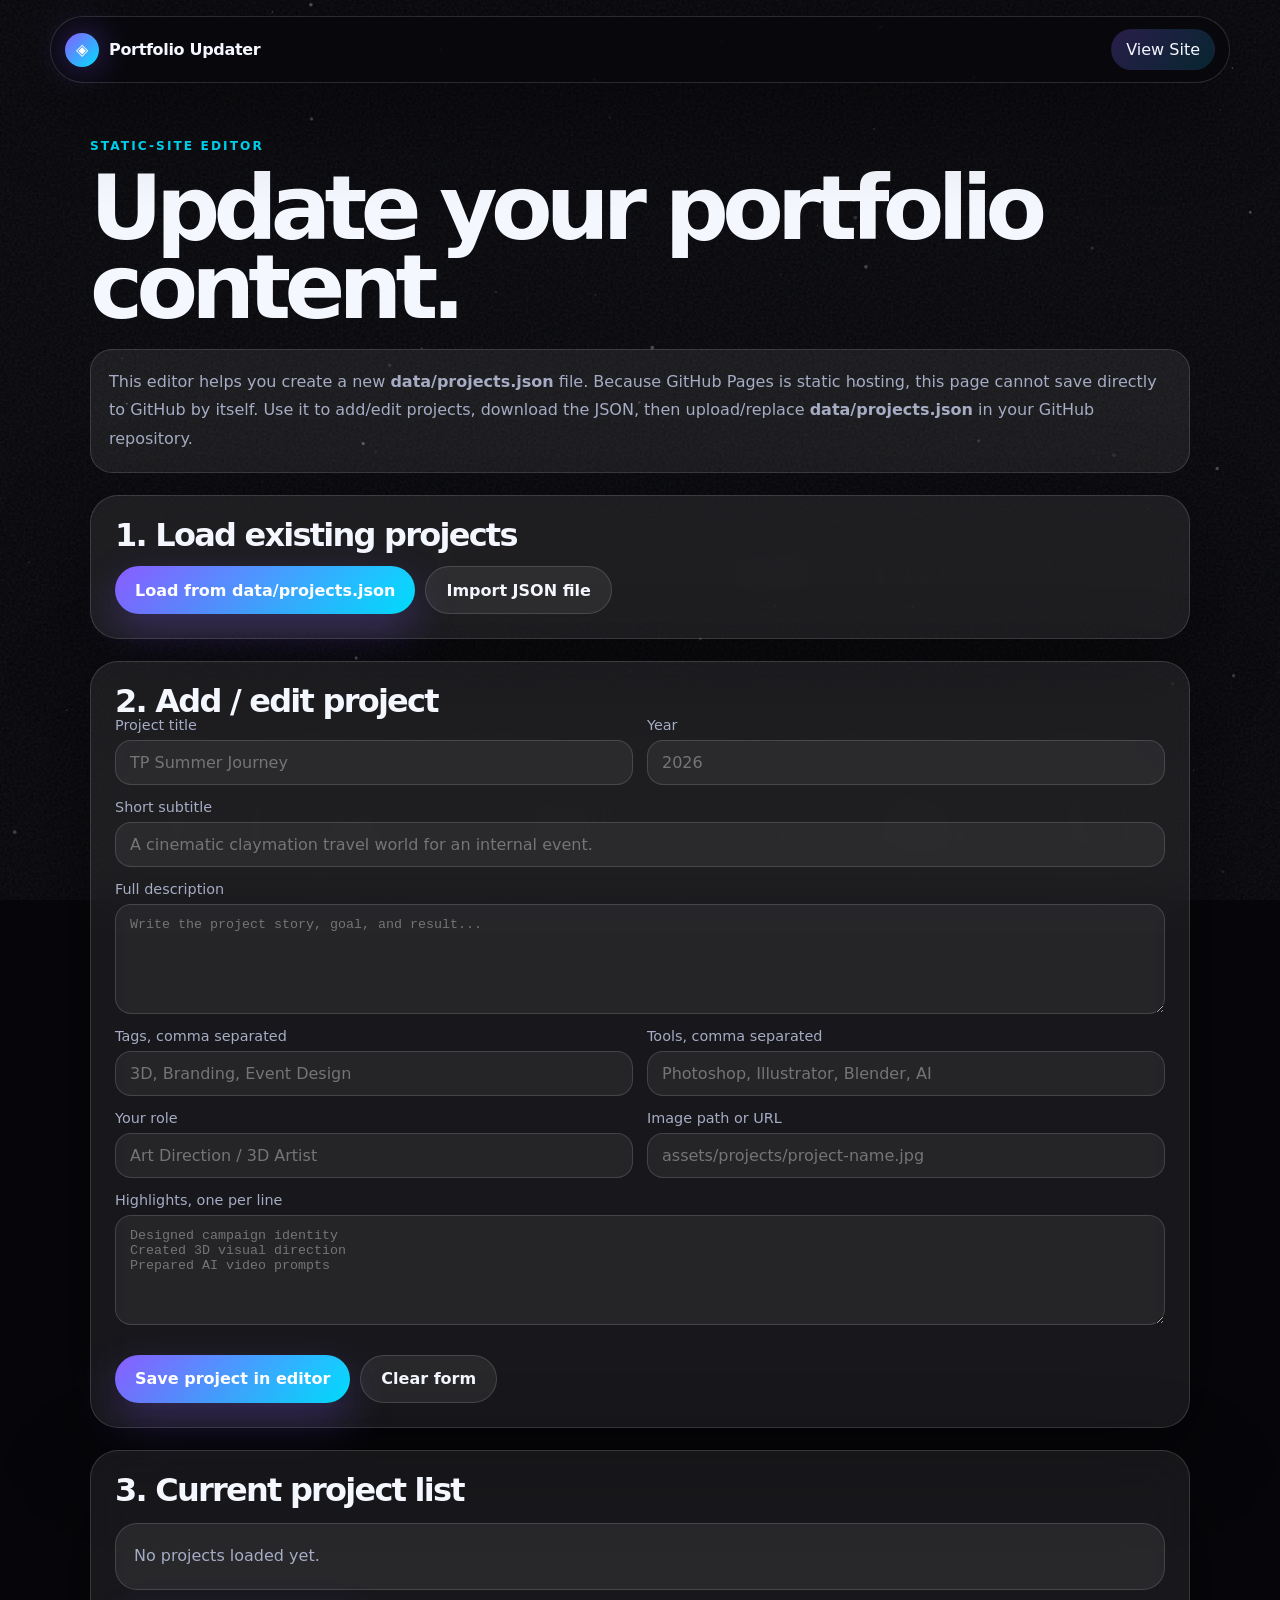
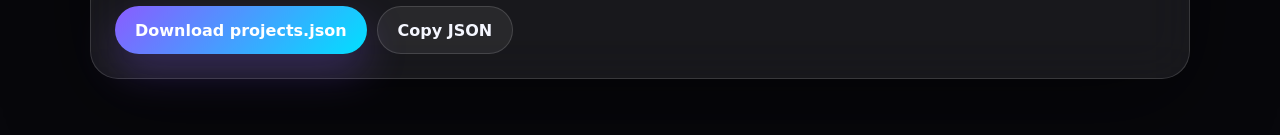
==== admin.html @ 5aa0c766 "Add files via upload" ====
<!DOCTYPE html>
<html lang="en">
<head>
  <meta charset="UTF-8" />
  <meta name="viewport" content="width=device-width, initial-scale=1.0" />
  <meta name="robots" content="noindex" />
  <title>Portfolio Updater</title>
  <link rel="icon" href="assets/brand/favicon.svg" type="image/svg+xml" />
  <link rel="stylesheet" href="css/styles.css" />
</head>
<body class="admin-page">
  <div class="noise" aria-hidden="true"></div>
  <canvas id="starfield" aria-hidden="true"></canvas>
  <header class="site-header">
    <a class="brand" href="index.html"><span class="brand-mark">◈</span><span>Portfolio Updater</span></a>
    <div class="header-actions">
      <a class="pill-link" href="index.html">View Site</a>
    </div>
  </header>

  <main class="admin-wrap">
    <p class="eyebrow">Static-site editor</p>
    <h1 style="font-size:clamp(2.6rem,7vw,5.8rem)">Update your portfolio content.</h1>
    <div class="help-box">
      This editor helps you create a new <strong>data/projects.json</strong> file. Because GitHub Pages is static hosting, this page cannot save directly to GitHub by itself. Use it to add/edit projects, download the JSON, then upload/replace <strong>data/projects.json</strong> in your GitHub repository.
    </div>

    <section class="admin-panel">
      <h2 style="font-size:2rem">1. Load existing projects</h2>
      <div class="admin-actions">
        <button class="admin-btn primary" id="loadFromSite" type="button">Load from data/projects.json</button>
        <label class="admin-btn" for="importFile">Import JSON file</label>
        <input id="importFile" type="file" accept="application/json" hidden>
      </div>
    </section>

    <section class="admin-panel">
      <h2 style="font-size:2rem">2. Add / edit project</h2>
      <form id="projectForm" class="admin-grid">
        <input type="hidden" id="projectId">
        <div class="admin-field">
          <label for="title">Project title</label>
          <input id="title" required placeholder="TP Summer Journey" />
        </div>
        <div class="admin-field">
          <label for="year">Year</label>
          <input id="yearInput" placeholder="2026" />
        </div>
        <div class="admin-field full">
          <label for="subtitle">Short subtitle</label>
          <input id="subtitle" placeholder="A cinematic claymation travel world for an internal event." />
        </div>
        <div class="admin-field full">
          <label for="description">Full description</label>
          <textarea id="description" placeholder="Write the project story, goal, and result..."></textarea>
        </div>
        <div class="admin-field">
          <label for="tags">Tags, comma separated</label>
          <input id="tags" placeholder="3D, Branding, Event Design" />
        </div>
        <div class="admin-field">
          <label for="tools">Tools, comma separated</label>
          <input id="tools" placeholder="Photoshop, Illustrator, Blender, AI" />
        </div>
        <div class="admin-field">
          <label for="role">Your role</label>
          <input id="role" placeholder="Art Direction / 3D Artist" />
        </div>
        <div class="admin-field">
          <label for="image">Image path or URL</label>
          <input id="image" placeholder="assets/projects/project-name.jpg" />
        </div>
        <div class="admin-field full">
          <label for="highlights">Highlights, one per line</label>
          <textarea id="highlights" placeholder="Designed campaign identity&#10;Created 3D visual direction&#10;Prepared AI video prompts"></textarea>
        </div>
        <div class="admin-actions full">
          <button class="admin-btn primary" type="submit">Save project in editor</button>
          <button class="admin-btn" id="clearForm" type="button">Clear form</button>
        </div>
      </form>
    </section>

    <section class="admin-panel">
      <h2 style="font-size:2rem">3. Current project list</h2>
      <div class="admin-list" id="adminList"></div>
      <div class="admin-actions">
        <button class="admin-btn primary" id="downloadJson" type="button">Download projects.json</button>
        <button class="admin-btn" id="copyJson" type="button">Copy JSON</button>
      </div>
    </section>
  </main>

  <script src="js/admin.js"></script>
</body>
</html>
---- css/styles.css ----
:root {
  color-scheme: dark;
  --bg: #07070b;
  --bg-soft: #10111a;
  --bg-card: rgba(255,255,255,.07);
  --text: #f5f7ff;
  --muted: #a5acc4;
  --line: rgba(255,255,255,.14);
  --accent: #8a5cff;
  --accent-2: #00e0ff;
  --accent-3: #ff4ecd;
  --shadow: 0 24px 90px rgba(0,0,0,.45);
  --radius: 28px;
  --max: 1180px;
  --blur: blur(24px);
  font-family: Inter, ui-sans-serif, system-ui, -apple-system, BlinkMacSystemFont, "Segoe UI", sans-serif;
}

body.light {
  color-scheme: light;
  --bg: #f7f7fb;
  --bg-soft: #ffffff;
  --bg-card: rgba(10, 10, 20, .06);
  --text: #0d0f18;
  --muted: #575e75;
  --line: rgba(8, 11, 20, .14);
  --shadow: 0 24px 90px rgba(42,48,74,.14);
}

* { box-sizing: border-box; }
html { scroll-behavior: smooth; }
body {
  margin: 0;
  background:
    radial-gradient(circle at 20% 20%, rgba(138,92,255,.22), transparent 34rem),
    radial-gradient(circle at 78% 12%, rgba(0,224,255,.15), transparent 30rem),
    radial-gradient(circle at 45% 90%, rgba(255,78,205,.13), transparent 26rem),
    var(--bg);
  color: var(--text);
  min-height: 100vh;
  overflow-x: hidden;
}

body::selection { background: var(--accent); color: #fff; }

a { color: inherit; text-decoration: none; }
button, input { font: inherit; }
code { color: var(--accent-2); }

.noise {
  position: fixed;
  inset: 0;
  pointer-events: none;
  opacity: .08;
  z-index: 1;
  background-image: url("data:image/svg+xml,%3Csvg viewBox='0 0 400 400' xmlns='http://www.w3.org/2000/svg'%3E%3Cfilter id='noiseFilter'%3E%3CfeTurbulence type='fractalNoise' baseFrequency='.85' numOctaves='3' stitchTiles='stitch'/%3E%3C/filter%3E%3Crect width='100%25' height='100%25' filter='url(%23noiseFilter)'/%3E%3C/svg%3E");
}

#starfield {
  position: fixed;
  inset: 0;
  z-index: 0;
  pointer-events: none;
  opacity: .7;
}

.site-header {
  position: sticky;
  top: 16px;
  width: min(var(--max), calc(100% - 32px));
  margin: 16px auto 0;
  z-index: 50;
  display: flex;
  align-items: center;
  justify-content: space-between;
  gap: 16px;
  padding: 12px 14px;
  border: 1px solid var(--line);
  background: rgba(7,7,11,.65);
  backdrop-filter: var(--blur);
  border-radius: 999px;
  box-shadow: var(--shadow);
}
body.light .site-header { background: rgba(255,255,255,.66); }

.brand, .main-nav, .header-actions, .hero-actions, .toolbar, .contact-actions, .stats {
  display: flex;
  align-items: center;
}
.brand { gap: 10px; font-weight: 800; letter-spacing: -.02em; }
.brand-mark {
  width: 34px; height: 34px;
  display: grid; place-items: center;
  border-radius: 50%;
  background: linear-gradient(135deg, var(--accent), var(--accent-2));
  color: #fff;
  box-shadow: 0 0 34px rgba(138,92,255,.45);
}
.main-nav { gap: 6px; }
.main-nav a, .pill-link, .icon-btn {
  border: 1px solid transparent;
  background: transparent;
  color: var(--muted);
  border-radius: 999px;
  padding: 10px 14px;
  transition: .24s ease;
}
.main-nav a:hover, .pill-link:hover, .icon-btn:hover {
  border-color: var(--line);
  background: var(--bg-card);
  color: var(--text);
}
.header-actions { gap: 6px; }
.icon-btn { cursor: pointer; width: 42px; height: 42px; padding: 0; }
.pill-link { background: linear-gradient(135deg, rgba(138,92,255,.26), rgba(0,224,255,.14)); color: var(--text); }

.section-pad {
  position: relative;
  z-index: 2;
  width: min(var(--max), calc(100% - 36px));
  margin: 0 auto;
  padding: 92px 0;
}

.hero { min-height: calc(100vh - 100px); display: flex; align-items: center; }
.hero-grid {
  width: 100%;
  display: grid;
  grid-template-columns: 1.03fr .97fr;
  align-items: center;
  gap: 56px;
}
.eyebrow {
  margin: 0 0 16px;
  color: var(--accent-2);
  text-transform: uppercase;
  font-weight: 800;
  letter-spacing: .17em;
  font-size: .76rem;
}
h1, h2, h3, p { margin-top: 0; }
h1 {
  margin-bottom: 22px;
  font-size: clamp(3.4rem, 8vw, 7.9rem);
  line-height: .88;
  letter-spacing: -.075em;
}
h2 { font-size: clamp(2.1rem, 5vw, 4.5rem); line-height: .95; letter-spacing: -.055em; margin-bottom: 0; }
h3 { font-size: 1.15rem; letter-spacing: -.025em; }
.gradient-text {
  background: linear-gradient(90deg, var(--text), var(--accent-2), var(--accent-3));
  -webkit-background-clip: text;
  background-clip: text;
  color: transparent;
}
.hero-text {
  color: var(--muted);
  max-width: 680px;
  font-size: clamp(1.05rem, 2vw, 1.35rem);
  line-height: 1.65;
}
.hero-actions { gap: 12px; margin: 28px 0 28px; flex-wrap: wrap; }
.primary-btn, .secondary-btn, .filter-btn, .admin-btn {
  display: inline-flex;
  align-items: center;
  justify-content: center;
  border-radius: 999px;
  min-height: 48px;
  padding: 0 20px;
  border: 1px solid var(--line);
  font-weight: 800;
  cursor: pointer;
  transition: transform .24s ease, border-color .24s ease, background .24s ease;
}
.primary-btn, .admin-btn.primary {
  border: 0;
  background: linear-gradient(135deg, var(--accent), var(--accent-2));
  color: #fff;
  box-shadow: 0 18px 42px rgba(138,92,255,.28);
}
.secondary-btn, .filter-btn, .admin-btn { background: var(--bg-card); color: var(--text); }
.primary-btn:hover, .secondary-btn:hover, .filter-btn:hover, .admin-btn:hover { transform: translateY(-2px); border-color: rgba(255,255,255,.38); }
.stats { gap: 12px; flex-wrap: wrap; }
.stat {
  min-width: 126px;
  border: 1px solid var(--line);
  border-radius: 18px;
  padding: 14px 16px;
  background: var(--bg-card);
  backdrop-filter: var(--blur);
}
.stat strong { display: block; font-size: 1.35rem; }
.stat span { color: var(--muted); font-size: .86rem; }

.hero-visual {
  position: relative;
  min-height: 640px;
  border-radius: var(--radius);
  border: 1px solid var(--line);
  background:
    linear-gradient(135deg, rgba(255,255,255,.08), transparent),
    radial-gradient(circle at 50% 50%, rgba(138,92,255,.15), transparent 25rem);
  overflow: hidden;
  box-shadow: var(--shadow);
  backdrop-filter: var(--blur);
}
.hero-visual::before {
  content: "";
  position: absolute;
  inset: 10%;
  border: 1px solid rgba(255,255,255,.08);
  border-radius: 50%;
  animation: slowSpin 24s linear infinite;
}
.orb {
  position: absolute;
  border-radius: 50%;
  filter: blur(.2px);
}
.orb-main {
  width: 300px; height: 300px;
  top: 145px; left: 50%; transform: translateX(-50%);
  background: radial-gradient(circle at 35% 30%, #fff, var(--accent-2) 17%, var(--accent) 43%, #1a1240 73%);
  box-shadow: inset -28px -38px 80px rgba(0,0,0,.48), 0 0 110px rgba(138,92,255,.45);
  animation: float 5s ease-in-out infinite;
}
.orb-second {
  width: 112px; height: 112px;
  right: 12%; top: 110px;
  background: radial-gradient(circle at 30% 25%, #fff, #ff4ecd 22%, #351044 72%);
  box-shadow: 0 0 70px rgba(255,78,205,.38);
  animation: float 7s ease-in-out infinite reverse;
}
.orbit {
  position: absolute;
  inset: 160px 15% auto;
  height: 330px;
  border: 1px solid rgba(255,255,255,.14);
  border-radius: 50%;
  transform: rotate(var(--r));
}
.orbit span {
  position: absolute;
  top: 18px; left: 50%;
  transform: translateX(-50%) rotate(calc(var(--r) * -1));
  width: 46px; height: 46px;
  display: grid; place-items: center;
  border-radius: 50%;
  border: 1px solid var(--line);
  background: rgba(7,7,11,.72);
  font-weight: 900;
}
.orbit-one { --r: 8deg; animation: slowSpin 17s linear infinite; }
.orbit-two { --r: 68deg; animation: slowSpin 22s linear infinite reverse; }
.orbit-three { --r: -44deg; animation: slowSpin 27s linear infinite; }
.glass-card {
  border: 1px solid var(--line);
  background: rgba(255,255,255,.09);
  backdrop-filter: var(--blur);
  box-shadow: var(--shadow);
}
.floating-card {
  position: absolute;
  width: min(260px, 72%);
  border-radius: 24px;
  padding: 18px;
}
.floating-card small { color: var(--muted); display: block; margin-bottom: 6px; }
.floating-card strong { display: block; line-height: 1.25; }
.card-one { left: 28px; bottom: 34px; animation: float 6s ease-in-out infinite; }
.card-two { right: 28px; bottom: 126px; animation: float 7s ease-in-out infinite reverse; }

.marquee-strip {
  position: relative;
  z-index: 2;
  border-block: 1px solid var(--line);
  overflow: hidden;
  padding: 16px 0;
  background: rgba(255,255,255,.04);
  backdrop-filter: var(--blur);
}
.marquee-track { display: flex; width: max-content; gap: 34px; animation: marquee 26s linear infinite; }
.marquee-track span { font-size: clamp(1.1rem, 3vw, 2.4rem); font-weight: 900; letter-spacing: -.04em; color: transparent; -webkit-text-stroke: 1px rgba(255,255,255,.36); }
body.light .marquee-track span { -webkit-text-stroke: 1px rgba(13,15,24,.34); }

.section-head {
  display: grid;
  grid-template-columns: 1fr minmax(260px, 440px);
  gap: 32px;
  align-items: end;
  margin-bottom: 32px;
}
.section-head > p { color: var(--muted); line-height: 1.7; margin-bottom: 0; }
.toolbar { justify-content: space-between; gap: 16px; margin-bottom: 28px; flex-wrap: wrap; }
.filters { display: flex; gap: 10px; flex-wrap: wrap; }
.filter-btn.active { background: linear-gradient(135deg, rgba(138,92,255,.36), rgba(0,224,255,.20)); color: var(--text); border-color: rgba(255,255,255,.3); }
.search-box {
  width: min(100%, 340px);
  display: flex;
  align-items: center;
  gap: 10px;
  border: 1px solid var(--line);
  border-radius: 999px;
  padding: 0 14px;
  min-height: 48px;
  background: var(--bg-card);
}
.search-box input { width: 100%; border: 0; outline: 0; color: var(--text); background: transparent; }
.search-box input::placeholder { color: var(--muted); }
.project-grid {
  display: grid;
  grid-template-columns: repeat(3, 1fr);
  gap: 18px;
}
.project-card {
  position: relative;
  overflow: hidden;
  min-height: 430px;
  border-radius: 28px;
  border: 1px solid var(--line);
  background: var(--bg-soft);
  cursor: pointer;
  box-shadow: 0 14px 55px rgba(0,0,0,.18);
  transition: transform .28s ease, border-color .28s ease;
}
.project-card:hover { transform: translateY(-7px); border-color: rgba(255,255,255,.36); }
.project-media {
  position: absolute;
  inset: 0;
  background-size: cover;
  background-position: center;
  transition: transform .7s ease;
}
.project-card:hover .project-media { transform: scale(1.06); }
.project-media::after {
  content: "";
  position: absolute;
  inset: 0;
  background: linear-gradient(180deg, transparent 12%, rgba(0,0,0,.30) 45%, rgba(0,0,0,.88));
}
.project-content {
  position: absolute;
  inset: auto 0 0;
  padding: 24px;
  z-index: 2;
}
.project-tags { display: flex; flex-wrap: wrap; gap: 8px; margin-bottom: 12px; }
.tag {
  display: inline-flex;
  align-items: center;
  min-height: 28px;
  padding: 0 10px;
  border-radius: 999px;
  background: rgba(255,255,255,.12);
  border: 1px solid rgba(255,255,255,.12);
  color: rgba(255,255,255,.9);
  font-size: .78rem;
  font-weight: 750;
}
.project-content p { color: rgba(255,255,255,.72); line-height: 1.55; margin-bottom: 0; }

.service-grid { display: grid; grid-template-columns: repeat(4, 1fr); gap: 16px; }
.service-card, .about-card, .contact-card, .admin-panel {
  border: 1px solid var(--line);
  border-radius: var(--radius);
  background: var(--bg-card);
  backdrop-filter: var(--blur);
  box-shadow: var(--shadow);
}
.service-card { padding: 24px; min-height: 250px; }
.service-icon { font-size: 2rem; margin-bottom: 32px; }
.service-card p { color: var(--muted); line-height: 1.7; }
.about-card {
  display: grid;
  grid-template-columns: .85fr 1.15fr;
  gap: 36px;
  padding: clamp(26px, 5vw, 54px);
}
.about-card p { color: var(--muted); line-height: 1.85; font-size: 1.05rem; }
.skill-cloud { list-style: none; padding: 0; margin: 24px 0 0; display: flex; flex-wrap: wrap; gap: 10px; }
.skill-cloud li { padding: 10px 13px; border-radius: 999px; background: var(--bg-card); border: 1px solid var(--line); color: var(--text); }
.contact-card { text-align: center; padding: clamp(32px, 7vw, 76px); }
.contact-card h2 { max-width: 760px; margin-inline: auto; }
.contact-card p { max-width: 680px; margin: 20px auto 28px; color: var(--muted); line-height: 1.8; }
.contact-actions { justify-content: center; gap: 12px; flex-wrap: wrap; }
.footer {
  position: relative;
  z-index: 2;
  width: min(var(--max), calc(100% - 36px));
  margin: 0 auto;
  padding: 24px 0 44px;
  display: flex;
  justify-content: space-between;
  gap: 20px;
  color: var(--muted);
}

.project-modal {
  width: min(980px, calc(100% - 28px));
  border: 1px solid var(--line);
  border-radius: 30px;
  padding: 0;
  background: var(--bg-soft);
  color: var(--text);
  box-shadow: var(--shadow);
  overflow: hidden;
}
.project-modal::backdrop { background: rgba(0,0,0,.72); backdrop-filter: blur(8px); }
.modal-close {
  position: absolute;
  top: 14px; right: 14px;
  z-index: 5;
  width: 44px; height: 44px;
  border: 1px solid var(--line);
  border-radius: 50%;
  background: rgba(0,0,0,.44);
  color: #fff;
  font-size: 1.6rem;
  cursor: pointer;
}
.modal-hero { min-height: 440px; background-size: cover; background-position: center; position: relative; }
.modal-hero::after { content: ""; position: absolute; inset: 0; background: linear-gradient(180deg, transparent, rgba(0,0,0,.88)); }
.modal-copy { position: relative; z-index: 2; padding: 250px 34px 30px; }
.modal-copy h2 { font-size: clamp(2.2rem, 6vw, 4.7rem); }
.modal-details { padding: 30px 34px 36px; display: grid; grid-template-columns: 1fr .55fr; gap: 28px; }
.modal-details p, .modal-details li { color: var(--muted); line-height: 1.8; }
.modal-meta { border: 1px solid var(--line); border-radius: 22px; padding: 20px; background: var(--bg-card); height: max-content; }
.modal-meta strong { display: block; margin-top: 12px; }
.modal-meta span { color: var(--muted); }

.reveal { opacity: 0; transform: translateY(22px); transition: .8s ease; }
.reveal.visible { opacity: 1; transform: translateY(0); }

.admin-page { background: var(--bg); }
.admin-wrap { position: relative; z-index: 2; width: min(1100px, calc(100% - 36px)); margin: 0 auto; padding: 56px 0; }
.admin-panel { padding: 24px; margin-top: 22px; }
.admin-grid { display: grid; grid-template-columns: repeat(2, 1fr); gap: 14px; }
.admin-field { display: grid; gap: 7px; }
.admin-field.full { grid-column: 1 / -1; }
.admin-field label { color: var(--muted); font-size: .9rem; }
.admin-field input, .admin-field textarea, .admin-field select {
  border: 1px solid var(--line);
  background: rgba(255,255,255,.06);
  color: var(--text);
  border-radius: 16px;
  padding: 12px 14px;
  outline: none;
}
.admin-field textarea { min-height: 110px; resize: vertical; }
.admin-actions { display: flex; gap: 10px; flex-wrap: wrap; margin-top: 16px; }
.admin-list { display: grid; gap: 10px; margin-top: 18px; }
.admin-item { display: flex; justify-content: space-between; gap: 12px; align-items: center; border: 1px solid var(--line); border-radius: 18px; padding: 12px; background: rgba(255,255,255,.05); }
.admin-item small { color: var(--muted); display: block; margin-top: 4px; }
.admin-btn.danger { color: #ff9aa8; }
.help-box { border: 1px solid var(--line); border-radius: 22px; padding: 18px; background: var(--bg-card); color: var(--muted); line-height: 1.8; }

@keyframes float { 0%,100%{ transform: translateY(0); } 50%{ transform: translateY(-18px); } }
@keyframes slowSpin { to { transform: rotate(360deg); } }
@keyframes marquee { to { transform: translateX(-50%); } }

@media (max-width: 980px) {
  .main-nav { display: none; }
  .hero-grid, .section-head, .about-card, .modal-details { grid-template-columns: 1fr; }
  .hero { min-height: auto; }
  .hero-visual { min-height: 520px; }
  .project-grid, .service-grid { grid-template-columns: repeat(2, 1fr); }
}
@media (max-width: 640px) {
  .site-header { top: 8px; width: calc(100% - 18px); margin-top: 8px; }
  .brand { font-size: .9rem; }
  .pill-link { display: none; }
  .section-pad { width: min(100% - 24px, var(--max)); padding: 64px 0; }
  h1 { font-size: clamp(3.1rem, 18vw, 5.1rem); }
  .hero-grid { gap: 28px; }
  .hero-visual { min-height: 430px; }
  .orb-main { width: 230px; height: 230px; top: 110px; }
  .orbit { inset: 125px 8% auto; height: 255px; }
  .project-grid, .service-grid, .admin-grid { grid-template-columns: 1fr; }
  .project-card { min-height: 390px; }
  .footer { flex-direction: column; }
}
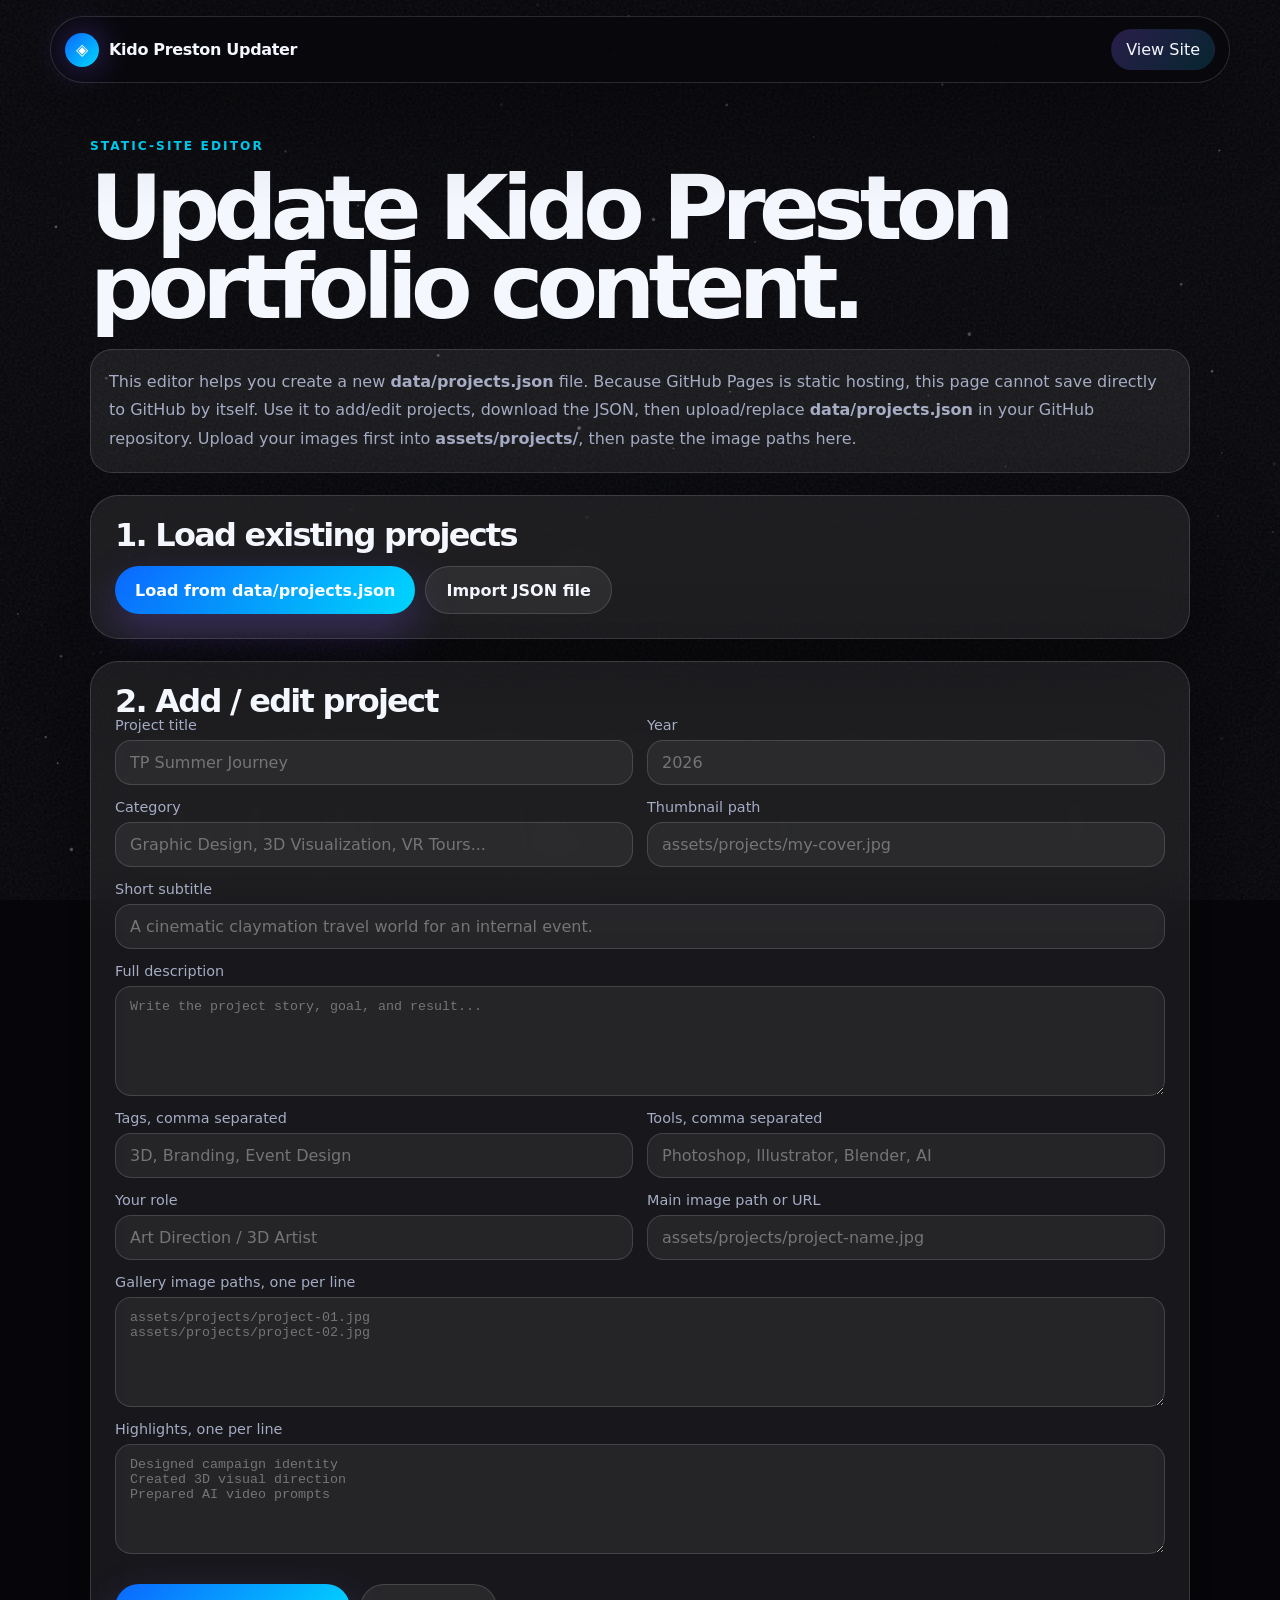
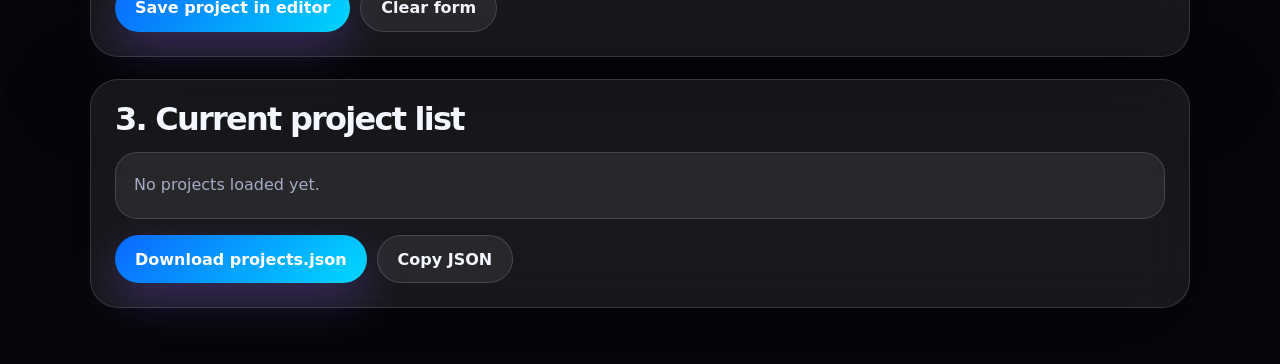
==== commit 52be29ba: "Add files via upload" ====
--- a/admin.html
+++ b/admin.html
@@ -4,7 +4,7 @@
   <meta charset="UTF-8" />
   <meta name="viewport" content="width=device-width, initial-scale=1.0" />
   <meta name="robots" content="noindex" />
-  <title>Portfolio Updater</title>
+  <title>Kido Preston Portfolio Updater</title>
   <link rel="icon" href="assets/brand/favicon.svg" type="image/svg+xml" />
   <link rel="stylesheet" href="css/styles.css" />
 </head>
@@ -12,7 +12,7 @@
   <div class="noise" aria-hidden="true"></div>
   <canvas id="starfield" aria-hidden="true"></canvas>
   <header class="site-header">
-    <a class="brand" href="index.html"><span class="brand-mark">◈</span><span>Portfolio Updater</span></a>
+    <a class="brand" href="index.html"><span class="brand-mark">◈</span><span>Kido Preston Updater</span></a>
     <div class="header-actions">
       <a class="pill-link" href="index.html">View Site</a>
     </div>
@@ -20,9 +20,9 @@
 
   <main class="admin-wrap">
     <p class="eyebrow">Static-site editor</p>
-    <h1 style="font-size:clamp(2.6rem,7vw,5.8rem)">Update your portfolio content.</h1>
+    <h1 style="font-size:clamp(2.6rem,7vw,5.8rem)">Update Kido Preston portfolio content.</h1>
     <div class="help-box">
-      This editor helps you create a new <strong>data/projects.json</strong> file. Because GitHub Pages is static hosting, this page cannot save directly to GitHub by itself. Use it to add/edit projects, download the JSON, then upload/replace <strong>data/projects.json</strong> in your GitHub repository.
+      This editor helps you create a new <strong>data/projects.json</strong> file. Because GitHub Pages is static hosting, this page cannot save directly to GitHub by itself. Use it to add/edit projects, download the JSON, then upload/replace <strong>data/projects.json</strong> in your GitHub repository. Upload your images first into <strong>assets/projects/</strong>, then paste the image paths here.
     </div>
 
     <section class="admin-panel">
@@ -46,6 +46,14 @@
           <label for="year">Year</label>
           <input id="yearInput" placeholder="2026" />
         </div>
+        <div class="admin-field">
+          <label for="category">Category</label>
+          <input id="category" placeholder="Graphic Design, 3D Visualization, VR Tours..." />
+        </div>
+        <div class="admin-field">
+          <label for="thumbnail">Thumbnail path</label>
+          <input id="thumbnail" placeholder="assets/projects/my-cover.jpg" />
+        </div>
         <div class="admin-field full">
           <label for="subtitle">Short subtitle</label>
           <input id="subtitle" placeholder="A cinematic claymation travel world for an internal event." />
@@ -67,8 +75,12 @@
           <input id="role" placeholder="Art Direction / 3D Artist" />
         </div>
         <div class="admin-field">
-          <label for="image">Image path or URL</label>
+          <label for="image">Main image path or URL</label>
           <input id="image" placeholder="assets/projects/project-name.jpg" />
+        </div>
+        <div class="admin-field full">
+          <label for="gallery">Gallery image paths, one per line</label>
+          <textarea id="gallery" placeholder="assets/projects/project-01.jpg&#10;assets/projects/project-02.jpg"></textarea>
         </div>
         <div class="admin-field full">
           <label for="highlights">Highlights, one per line</label>
--- a/css/styles.css
+++ b/css/styles.css
@@ -479,3 +479,188 @@
   .project-card { min-height: 390px; }
   .footer { flex-direction: column; }
 }
+
+/* Kido Preston custom creative direction */
+:root {
+  --accent: #0b67ff;
+  --accent-2: #00d9ff;
+  --accent-3: #7aa7ff;
+}
+body {
+  background:
+    radial-gradient(circle at 18% 20%, rgba(0, 112, 255, .23), transparent 34rem),
+    radial-gradient(circle at 80% 10%, rgba(0, 217, 255, .16), transparent 30rem),
+    radial-gradient(circle at 54% 92%, rgba(12, 67, 255, .16), transparent 28rem),
+    linear-gradient(180deg, #04060c, var(--bg));
+}
+.gradient-text {
+  background: linear-gradient(90deg, #f8fbff, var(--accent-2), #6aa8ff, #ffffff);
+  -webkit-background-clip: text;
+  background-clip: text;
+}
+.lang-btn {
+  font-size: .82rem;
+  font-weight: 900;
+  letter-spacing: .02em;
+}
+.hero-visual {
+  perspective: 1200px;
+  isolation: isolate;
+  background:
+    radial-gradient(circle at 50% 45%, rgba(0, 217, 255, .18), transparent 20rem),
+    radial-gradient(circle at 65% 62%, rgba(11, 103, 255, .22), transparent 22rem),
+    linear-gradient(135deg, rgba(255,255,255,.08), rgba(255,255,255,.02));
+}
+.hero-visual::before {
+  inset: 8%;
+  border-radius: 42%;
+  border: 1px solid rgba(0,217,255,.18);
+  box-shadow: 0 0 70px rgba(0,217,255,.10);
+}
+.gallery-scene {
+  position: absolute;
+  inset: 9% 8% 12%;
+  transform-style: preserve-3d;
+  animation: galleryTurn 20s linear infinite;
+}
+.gallery-scene:hover { animation-play-state: paused; }
+.hero-gallery-card {
+  position: absolute;
+  left: 50%;
+  top: 50%;
+  width: min(260px, 46%);
+  aspect-ratio: 1 / 1;
+  transform-style: preserve-3d;
+  transform: translate(-50%, -50%);
+  border: 1px solid rgba(255,255,255,.22);
+  border-radius: 24px;
+  background-size: cover;
+  background-position: center;
+  box-shadow: 0 28px 80px rgba(0,0,0,.52), 0 0 42px rgba(0,217,255,.12);
+  overflow: hidden;
+}
+.hero-gallery-card::after {
+  content: "";
+  position: absolute;
+  inset: 0;
+  background: linear-gradient(180deg, transparent 35%, rgba(0,0,0,.78));
+}
+.hero-gallery-card span {
+  position: absolute;
+  z-index: 2;
+  left: 14px;
+  right: 14px;
+  bottom: 14px;
+  display: inline-flex;
+  width: max-content;
+  max-width: calc(100% - 28px);
+  padding: 8px 11px;
+  border-radius: 999px;
+  background: rgba(1,9,18,.72);
+  border: 1px solid rgba(255,255,255,.22);
+  color: #fff;
+  font-size: .72rem;
+  font-weight: 900;
+  backdrop-filter: blur(10px);
+}
+.hero-gallery-card-1 { transform: translate(-50%, -50%) rotateY(0deg) translateZ(250px); }
+.hero-gallery-card-2 { transform: translate(-50%, -50%) rotateY(60deg) translateZ(250px); }
+.hero-gallery-card-3 { transform: translate(-50%, -50%) rotateY(120deg) translateZ(250px); }
+.hero-gallery-card-4 { transform: translate(-50%, -50%) rotateY(180deg) translateZ(250px); }
+.hero-gallery-card-5 { transform: translate(-50%, -50%) rotateY(240deg) translateZ(250px); }
+.hero-gallery-card-6 { transform: translate(-50%, -50%) rotateY(300deg) translateZ(250px); }
+.gallery-core {
+  position: absolute;
+  left: 50%;
+  top: 45%;
+  transform: translate(-50%, -50%);
+  width: 176px;
+  height: 176px;
+  border-radius: 38px;
+  display: grid;
+  grid-template-columns: repeat(2, 1fr);
+  place-items: center;
+  gap: 8px;
+  padding: 18px;
+  background: rgba(5, 10, 24, .58);
+  border: 1px solid rgba(0,217,255,.22);
+  box-shadow: inset 0 0 30px rgba(0,217,255,.10), 0 0 90px rgba(0,119,255,.22);
+  backdrop-filter: blur(18px);
+}
+.gallery-core span {
+  display: grid;
+  place-items: center;
+  width: 58px;
+  height: 58px;
+  border-radius: 18px;
+  border: 1px solid rgba(255,255,255,.14);
+  background: rgba(255,255,255,.08);
+  color: #fff;
+  font-weight: 950;
+}
+.category-tag {
+  background: rgba(0, 217, 255, .18);
+  border-color: rgba(0, 217, 255, .26);
+}
+.project-gallery-block {
+  padding: 0 34px 38px;
+}
+.project-gallery-block h3 { margin-bottom: 18px; }
+.project-gallery {
+  display: grid;
+  grid-template-columns: repeat(2, minmax(0, 1fr));
+  gap: 16px;
+}
+.project-gallery img {
+  width: 100%;
+  display: block;
+  border-radius: 20px;
+  border: 1px solid var(--line);
+  background: #000;
+}
+.rtl {
+  text-align: right;
+}
+.rtl .hero-actions,
+.rtl .toolbar,
+.rtl .contact-actions,
+.rtl .stats,
+.rtl .brand,
+.rtl .header-actions {
+  direction: rtl;
+}
+.rtl .project-tags,
+.rtl .skill-cloud,
+.rtl .filters { direction: rtl; }
+.rtl .search-box { direction: rtl; }
+.rtl .modal-meta strong,
+.rtl .modal-meta span { text-align: right; }
+
+@keyframes galleryTurn {
+  from { transform: rotateX(-7deg) rotateY(0deg); }
+  to { transform: rotateX(-7deg) rotateY(360deg); }
+}
+
+@media (max-width: 980px) {
+  .hero-gallery-card { width: min(230px, 52%); }
+  .hero-gallery-card-1 { transform: translate(-50%, -50%) rotateY(0deg) translateZ(190px); }
+  .hero-gallery-card-2 { transform: translate(-50%, -50%) rotateY(60deg) translateZ(190px); }
+  .hero-gallery-card-3 { transform: translate(-50%, -50%) rotateY(120deg) translateZ(190px); }
+  .hero-gallery-card-4 { transform: translate(-50%, -50%) rotateY(180deg) translateZ(190px); }
+  .hero-gallery-card-5 { transform: translate(-50%, -50%) rotateY(240deg) translateZ(190px); }
+  .hero-gallery-card-6 { transform: translate(-50%, -50%) rotateY(300deg) translateZ(190px); }
+}
+@media (max-width: 640px) {
+  .gallery-core { width: 136px; height: 136px; border-radius: 28px; }
+  .gallery-core span { width: 44px; height: 44px; border-radius: 14px; font-size: .82rem; }
+  .hero-gallery-card { width: min(188px, 58%); border-radius: 18px; }
+  .hero-gallery-card-1 { transform: translate(-50%, -50%) rotateY(0deg) translateZ(150px); }
+  .hero-gallery-card-2 { transform: translate(-50%, -50%) rotateY(60deg) translateZ(150px); }
+  .hero-gallery-card-3 { transform: translate(-50%, -50%) rotateY(120deg) translateZ(150px); }
+  .hero-gallery-card-4 { transform: translate(-50%, -50%) rotateY(180deg) translateZ(150px); }
+  .hero-gallery-card-5 { transform: translate(-50%, -50%) rotateY(240deg) translateZ(150px); }
+  .hero-gallery-card-6 { transform: translate(-50%, -50%) rotateY(300deg) translateZ(150px); }
+  .project-gallery { grid-template-columns: 1fr; }
+  .header-actions { gap: 2px; }
+  .icon-btn { width: 38px; height: 38px; }
+}
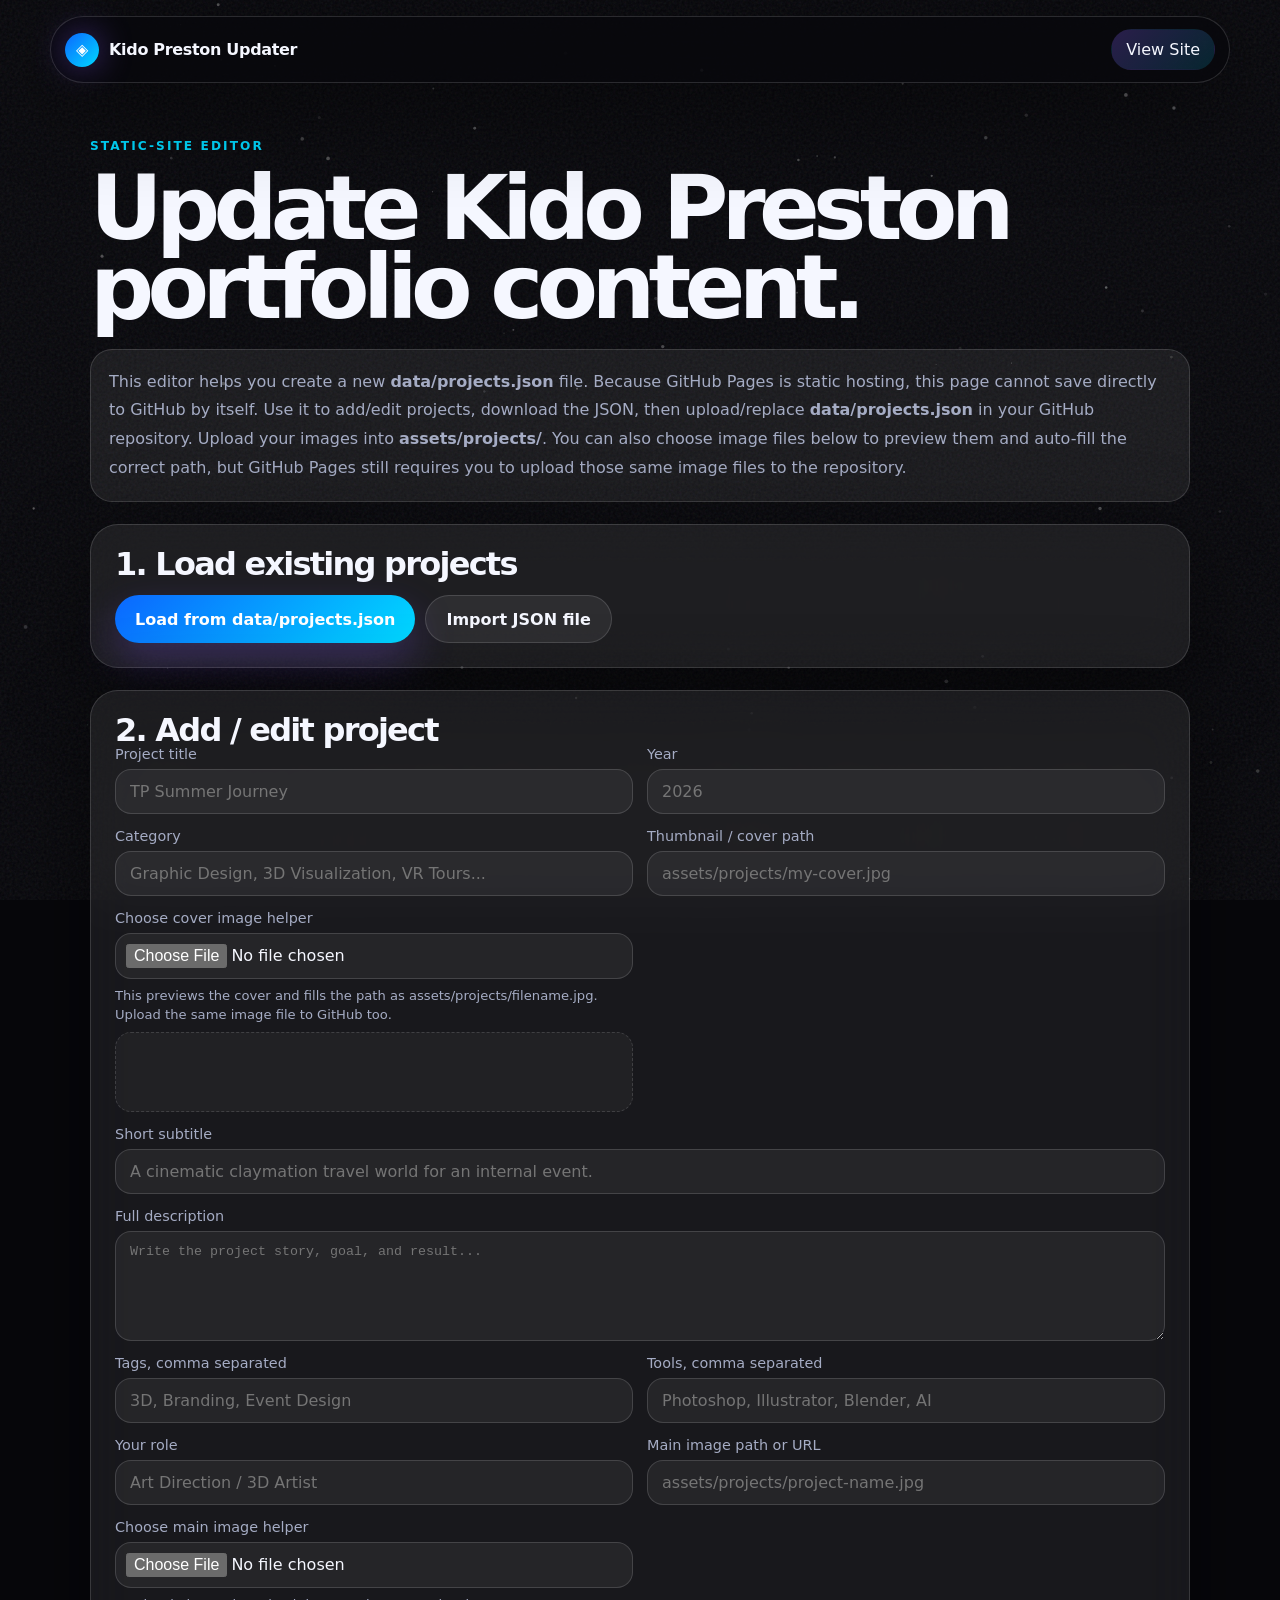
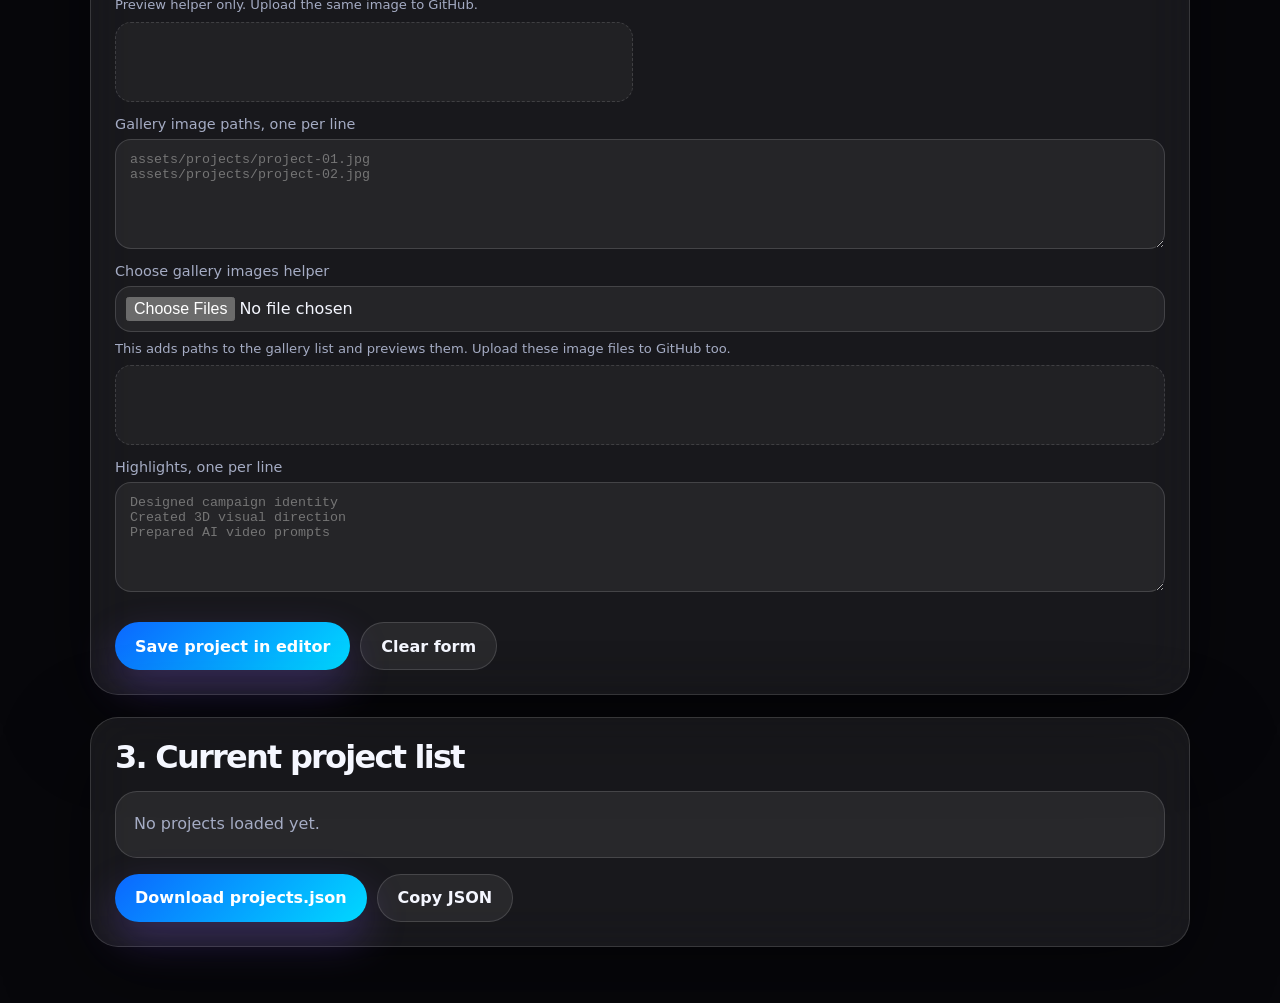
==== commit d8d34e35: "Add files via upload" ====
--- a/admin.html
+++ b/admin.html
@@ -22,7 +22,7 @@
     <p class="eyebrow">Static-site editor</p>
     <h1 style="font-size:clamp(2.6rem,7vw,5.8rem)">Update Kido Preston portfolio content.</h1>
     <div class="help-box">
-      This editor helps you create a new <strong>data/projects.json</strong> file. Because GitHub Pages is static hosting, this page cannot save directly to GitHub by itself. Use it to add/edit projects, download the JSON, then upload/replace <strong>data/projects.json</strong> in your GitHub repository. Upload your images first into <strong>assets/projects/</strong>, then paste the image paths here.
+      This editor helps you create a new <strong>data/projects.json</strong> file. Because GitHub Pages is static hosting, this page cannot save directly to GitHub by itself. Use it to add/edit projects, download the JSON, then upload/replace <strong>data/projects.json</strong> in your GitHub repository. Upload your images into <strong>assets/projects/</strong>. You can also choose image files below to preview them and auto-fill the correct path, but GitHub Pages still requires you to upload those same image files to the repository.
     </div>
 
     <section class="admin-panel">
@@ -51,8 +51,14 @@
           <input id="category" placeholder="Graphic Design, 3D Visualization, VR Tours..." />
         </div>
         <div class="admin-field">
-          <label for="thumbnail">Thumbnail path</label>
+          <label for="thumbnail">Thumbnail / cover path</label>
           <input id="thumbnail" placeholder="assets/projects/my-cover.jpg" />
+        </div>
+        <div class="admin-field">
+          <label for="thumbnailFile">Choose cover image helper</label>
+          <input id="thumbnailFile" type="file" accept="image/*" />
+          <small class="admin-hint">This previews the cover and fills the path as assets/projects/filename.jpg. Upload the same image file to GitHub too.</small>
+          <div class="admin-preview" id="thumbnailPreview"></div>
         </div>
         <div class="admin-field full">
           <label for="subtitle">Short subtitle</label>
@@ -78,9 +84,21 @@
           <label for="image">Main image path or URL</label>
           <input id="image" placeholder="assets/projects/project-name.jpg" />
         </div>
+        <div class="admin-field">
+          <label for="imageFile">Choose main image helper</label>
+          <input id="imageFile" type="file" accept="image/*" />
+          <small class="admin-hint">Preview helper only. Upload the same image to GitHub.</small>
+          <div class="admin-preview" id="imagePreview"></div>
+        </div>
         <div class="admin-field full">
           <label for="gallery">Gallery image paths, one per line</label>
           <textarea id="gallery" placeholder="assets/projects/project-01.jpg&#10;assets/projects/project-02.jpg"></textarea>
+        </div>
+        <div class="admin-field full">
+          <label for="galleryFiles">Choose gallery images helper</label>
+          <input id="galleryFiles" type="file" accept="image/*" multiple />
+          <small class="admin-hint">This adds paths to the gallery list and previews them. Upload these image files to GitHub too.</small>
+          <div class="admin-preview" id="galleryPreview"></div>
         </div>
         <div class="admin-field full">
           <label for="highlights">Highlights, one per line</label>
--- a/css/styles.css
+++ b/css/styles.css
@@ -329,6 +329,8 @@
   inset: 0;
   background-size: cover;
   background-position: center;
+  background-repeat: no-repeat;
+  background-color: #030712;
   transition: transform .7s ease;
 }
 .project-card:hover .project-media { transform: scale(1.06); }
@@ -397,28 +399,36 @@
 
 .project-modal {
   width: min(980px, calc(100% - 28px));
+  max-height: min(92vh, 980px);
   border: 1px solid var(--line);
   border-radius: 30px;
   padding: 0;
   background: var(--bg-soft);
   color: var(--text);
   box-shadow: var(--shadow);
-  overflow: hidden;
+  overflow-y: auto;
+  overflow-x: hidden;
+  overscroll-behavior: contain;
+  scrollbar-gutter: stable;
 }
 .project-modal::backdrop { background: rgba(0,0,0,.72); backdrop-filter: blur(8px); }
 .modal-close {
-  position: absolute;
-  top: 14px; right: 14px;
-  z-index: 5;
+  position: sticky;
+  top: 14px;
+  z-index: 8;
   width: 44px; height: 44px;
+  margin: 14px 14px -58px auto;
+  display: grid;
+  place-items: center;
   border: 1px solid var(--line);
   border-radius: 50%;
-  background: rgba(0,0,0,.44);
+  background: rgba(0,0,0,.62);
+  backdrop-filter: blur(14px);
   color: #fff;
   font-size: 1.6rem;
   cursor: pointer;
 }
-.modal-hero { min-height: 440px; background-size: cover; background-position: center; position: relative; }
+.modal-hero { min-height: 440px; background-size: cover; background-position: center; background-repeat: no-repeat; position: relative; }
 .modal-hero::after { content: ""; position: absolute; inset: 0; background: linear-gradient(180deg, transparent, rgba(0,0,0,.88)); }
 .modal-copy { position: relative; z-index: 2; padding: 250px 34px 30px; }
 .modal-copy h2 { font-size: clamp(2.2rem, 6vw, 4.7rem); }
@@ -664,3 +674,12 @@
   .header-actions { gap: 2px; }
   .icon-btn { width: 38px; height: 38px; }
 }
+
+body.modal-open { overflow: hidden; }
+.project-modal::-webkit-scrollbar { width: 10px; }
+.project-modal::-webkit-scrollbar-thumb { background: rgba(0,217,255,.32); border-radius: 999px; }
+.project-modal::-webkit-scrollbar-track { background: rgba(255,255,255,.04); }
+.admin-hint { color: var(--muted); font-size: .82rem; line-height: 1.5; }
+.admin-preview { min-height: 80px; border: 1px dashed var(--line); border-radius: 16px; background: rgba(255,255,255,.04); padding: 10px; display: grid; grid-template-columns: repeat(auto-fill, minmax(90px, 1fr)); gap: 8px; }
+.admin-preview img { width: 100%; aspect-ratio: 1 / 1; object-fit: cover; border-radius: 12px; border: 1px solid var(--line); }
+.admin-field input[type="file"] { padding: 10px; }
